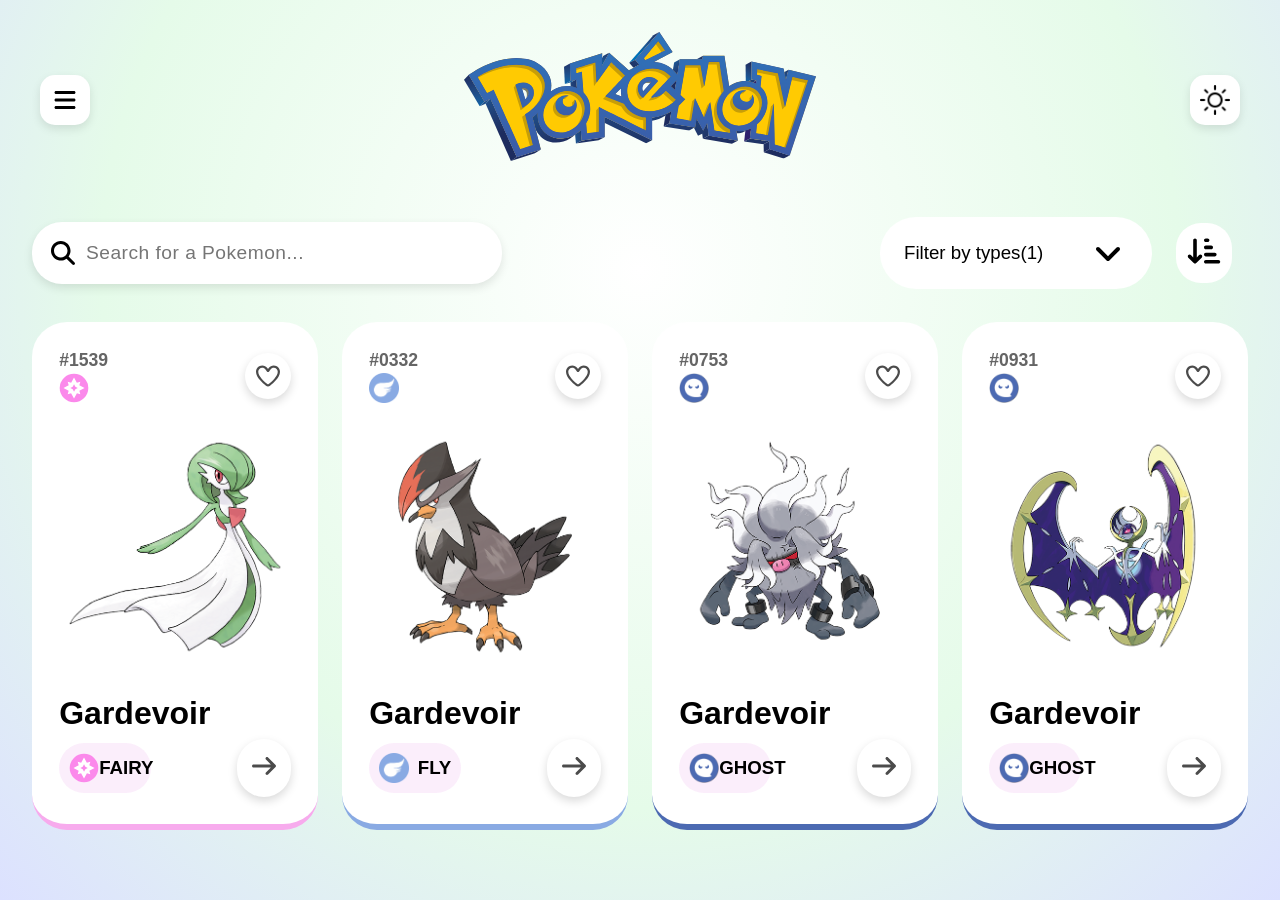
==== A1/index.html @ 790e8618 "A1: added navbar, search section and pokemon cards" ====
<!doctype html>
<html lang="en">

<head>
  <meta charset="UTF-8" />
  <meta name="viewport" content="width=device-width, initial-scale=1.0" />
  <title>A1</title>
  <link rel="stylesheet" href="style.css" />
</head>

<body>
  <main>
    <!-- <div class="bg-img">
      <img src="./assets/bg.jpg" alt="">
    </div> -->
    <nav>
      <div class="menu">
        <img src="./assets/icons/bars-solid-full.svg" alt="menu icon">
      </div>

      <h2>
        <img src="./assets/pokemon title.svg" alt="">
      </h2>

      <div class="light-mode">
        <img src="./assets/icons/sun.png" alt="">
      </div>
    </nav>

    <div class="search-section">
      <div class="search-left">
        <img src="./assets/icons/magnifying-glass-solid-full.svg" alt="">
        <input placeholder="Search for a Pokemon..." type="text" name="search" id="search">
      </div>

      <div class="search-right">
        <div class="filter-by">
          <h3>Filter by types(1)</h3>
          <img src="./assets/icons/angle-down-solid-full.svg" alt="">
        </div>
        <div class="filter-icon">
          <img src="./assets/icons/arrow-down-short-wide-solid-full.svg" alt="filter icon">
        </div>
      </div>
    </div>

    <div class="cards-container">
      <div class="card pink-bottom">
        <div class="top-info">
          <div class="top-left">
            <h3>
              #1539
            </h3>

            <img src="./assets/types/fairy type.svg" alt="">
          </div>

          <div class="like-button">
            <img src="./assets/icons/heart-regular-full.svg" alt="">
          </div>
        </div>

        <div class="pokemon-img">
          <img src="./assets/pokemons/gardevoir.png" alt="">
        </div>


        <div class="bottom-info">
          <h2>Gardevoir</h2>
          <div class="bottom-type-info">

            <div class="type-info">
              <img src="./assets/types/fairy type.svg" alt="">
              <h3>FAIRY</h3>
            </div>

            <div class="arrow-btn">
              <img src="./assets/icons/arrow-right-solid-full.svg" alt="">
            </div>

          </div>
        </div>
      </div>


      <div class="card blue-bottom">
        <div class="top-info">
          <div class="top-left">
            <h3>
              #0332
            </h3>

            <img src="./assets/types/flying type.png" alt="">
          </div>

          <div class="like-button">
            <img src="./assets/icons/heart-regular-full.svg" alt="">
          </div>
        </div>

        <div class="pokemon-img">
          <img src="./assets/pokemons/staraptor.png" alt="">
        </div>


        <div class="bottom-info">
          <h2>Gardevoir</h2>
          <div class="bottom-type-info">

            <div class="type-info">
              <img src="./assets/types/flying type.png" alt="">
              <h3>FLY</h3>
            </div>

            <div class="arrow-btn">
              <img src="./assets/icons/arrow-right-solid-full.svg" alt="">
            </div>

          </div>
        </div>
      </div>

      <div class="card gray-bottom">
        <div class="top-info">
          <div class="top-left">
            <h3>
              #0753
            </h3>

            <img src="./assets/types/ghost type.png" alt="">
          </div>

          <div class="like-button">
            <img src="./assets/icons/heart-regular-full.svg" alt="">
          </div>
        </div>

        <div class="pokemon-img">
          <img src="./assets/pokemons/annihilape3.png" alt="">
        </div>


        <div class="bottom-info">
          <h2>Gardevoir</h2>
          <div class="bottom-type-info">

            <div class="type-info">
              <img src="./assets/types/ghost type.png" alt="">
              <h3>GHOST</h3>
            </div>

            <div class="arrow-btn">
              <img src="./assets/icons/arrow-right-solid-full.svg" alt="">
            </div>

          </div>
        </div>
      </div>

      <div class="card gray-bottom">
        <div class="top-info">
          <div class="top-left">
            <h3>
              #0931
            </h3>

            <img src="./assets/types/ghost type.png" alt="">
          </div>

          <div class="like-button">
            <img src="./assets/icons/heart-regular-full.svg" alt="">
          </div>
        </div>

        <div class="pokemon-img">
          <img src="./assets/pokemons/lunala.png" alt="">
        </div>


        <div class="bottom-info">
          <h2>Gardevoir</h2>
          <div class="bottom-type-info">

            <div class="type-info">
              <img src="./assets/types/ghost type.png" alt="">
              <h3>GHOST</h3>
            </div>

            <div class="arrow-btn">
              <img src="./assets/icons/arrow-right-solid-full.svg" alt="">
            </div>

          </div>
        </div>
      </div>




      <!-- <div class="card"></div>
      <div class="card"></div>
      <div class="card"></div> -->
    </div>

    <div class="info-section"></div>

    <footer></footer>
  </main>
</body>

</html>
---- A1/style.css ----
* {
    padding: 0;
    margin: 0;
    box-sizing: border-box;
    font-family: "Poppins", sans-serif;

}

@import url('https://fonts.googleapis.com/css2?family=Poppins:ital,wght@0,100;0,200;0,300;0,400;0,500;0,600;0,700;0,800;0,900;1,100;1,200;1,300;1,400;1,500;1,600;1,700;1,800;1,900&display=swap');

:root {
    --icon-size: 40px;
}

main {
    width: 100vw;
    height: 100vh;
    /* overflow: hidden; */
    overflow-x: hidden;
    background: radial-gradient(circle at 50% 30%, #ffffff 0%, #e5fbe9 60%, #dce1ff 100%);
}

.bg-img {
    width: 100vw;
    height: 100vh;
}

.bg-img img {
    /* position: absolute; */
    width: 100vw;
    height: 100vh;
    object-fit: cover;
    object-position: center;
}

/*  */
nav {
    width: 100vw;
    min-height: 40px;
    display: flex;
    justify-content: space-between;
    align-items: center;
    padding: 2rem 2.5rem;
    /* background-color: lightcoral; */
}

nav .menu img {
    width: calc(var(--icon-size) - 10px);
    height: calc(var(--icon-size) - 10px);
}

nav .menu {
    background-color: white;
    border-radius: 15px;
    padding: 10px;
    box-shadow: 0 4px 10px rgba(0, 0, 0, 0.1);
    cursor: pointer;
    display: flex;
    align-items: center;
    justify-content: center;
}

nav h2 img {
    width: 22rem;
}

nav .light-mode img {
    width: calc(var(--icon-size) - 10px);
    height: calc(var(--icon-size) - 10px);
}

nav .light-mode {
    background-color: white;
    border-radius: 15px;
    padding: 10px;
    box-shadow: 0 4px 10px rgba(0, 0, 0, 0.1);
    cursor: pointer;
    display: flex;
    align-items: center;
    justify-content: center;
}

.search-section {
    width: 100vw;
    min-height: 40px;
    display: flex;
    justify-content: space-between;
    align-items: center;
    padding: .1rem 2rem;
}

.search-left {
    width: fit-content;
    min-height: 40px;
    background-color: white;
    padding: 1rem;
    display: flex;
    align-items: center;
    gap: 8px;
    border-radius: 30px;

    box-shadow: 0 4px 10px rgba(0, 0, 0, 0.1);

}

.search-left img {
    width: calc(var(--icon-size) - 10px);
}

.search-left input {
    width: 25rem;
    height: 30px;
    border: none;
    outline: none;
    font-weight: 500;
    font-size: 1.2rem;
    letter-spacing: 0.025em;
}

.search-right {
    width: fit-content;
    min-height: 40px;
    /* background-color: white; */
    padding: 1rem;
    display: flex;
    align-items: center;
    gap: 1.5rem;
    position: relative;
    /* border-radius: 30px; */

    /* box-shadow: 0 4px 10px rgba(0, 0, 0, 0.1); */

}

.search-right .filter-icon {
    width: calc(var(---icon-size) - 20px);
    height: calc(var(---icon-size) - 20px);
    background-color: white;
    padding: 10px;
    border-radius: 25px;
}

.filter-icon img {
    width: calc(var(--icon-size) - 4px);

}

.filter-by {
    width: 17rem;
    height: 100%;
    font-size: 1rem;
    /* letter-spacing: 0.025em; */
    background-color: white;
    padding: 1rem 1.5rem;
    border-radius: 55px;
    display: flex;
    align-items: center;
    justify-content: space-between;

}

.filter-by h3 {
    font-weight: 500;
}

.filter-by img {
    width: calc(var(--icon-size));

}

.cards-container {
    width: 100vw;
    min-height: 60vh;
    padding: 1rem 2rem;
    display: grid;
    grid-template-columns: repeat(4, 1fr);
    gap: 5px 1.5rem;
    /* row-gap: 1rem; */
    /* background-color: lightcyan; */
}

.card {
    background-color: white;
    border-radius: 35px;
    padding: 1.7rem;

    display: flex;
    flex-direction: column;
    justify-content: space-between;
}

.card .top-info {
    position: relative;
    width: 100%;
    display: flex;
    align-items: center;
    justify-content: space-between;

}

.top-info .top-left {
    display: flex;
    flex-direction: column;
    gap: 2px;
}

.top-info .top-left h3 {
    font-size: 1.1rem;
    font-weight: 600;
    opacity: 0.6;

}

.top-info .top-left img {
    width: calc(var(--icon-size) - 10px);
}

.top-info .like-button {
    /* width: calc(var(--icon-size)); */
    background-color: white;
    padding: .5rem;
    border-radius: 50%;
    display: flex;
    justify-content: center;
    align-items: center;
    box-shadow: 0 4px 10px rgba(0, 0, 0, 0.15);
    cursor: pointer;
}

.like-button img {
    width: calc(var(--icon-size) - 10px);
    opacity: 0.7;

}

.pokemon-img {
    width: 100%;
    position: relative;
}

.pokemon-img img {
    width: 100%;
    object-fit: cover;
    object-position: center;
}

.bottom-info {
    display: flex;
    flex-direction: column;
    gap: 7px;

}

.bottom-info h2 {
    font-size: 2rem;
    font-weight: bold;
}

.bottom-type-info {
    display: flex;
    align-items: center;
    justify-content: space-between;

}

.type-info {
    display: flex;
    align-items: center;
    justify-content: space-between;
    background-color: rgba(246, 212, 245, 0.402);
    width: 7.2vw;
    padding: 10px;
    border-radius: 30px;
}

.type-info img {
    width: calc(var(--icon-size) - 10px);
}

.bottom-type-info .arrow-btn {
    box-shadow: 0 4px 10px rgba(0, 0, 0, 0.15);
    padding: 12px;
    border-radius: 40px;
    cursor: pointer;
}

.bottom-type-info .arrow-btn img {
    width: calc(var(--icon-size) - 10px);
    opacity: 0.7;
}

.pink-bottom {
    border-bottom: 6px solid #f7abed;
}

.blue-bottom {
    border-bottom: 6px solid #89AAE3;
}

.gray-bottom {
        border-bottom: 6px solid #4C6AB2;
}

.info-section {
    width: 100vw;
    min-height: 10vh;
    /* background-color: lightgreen; */
}

footer {
    width: 100vw;
    /* background-color: lightpink; */
}
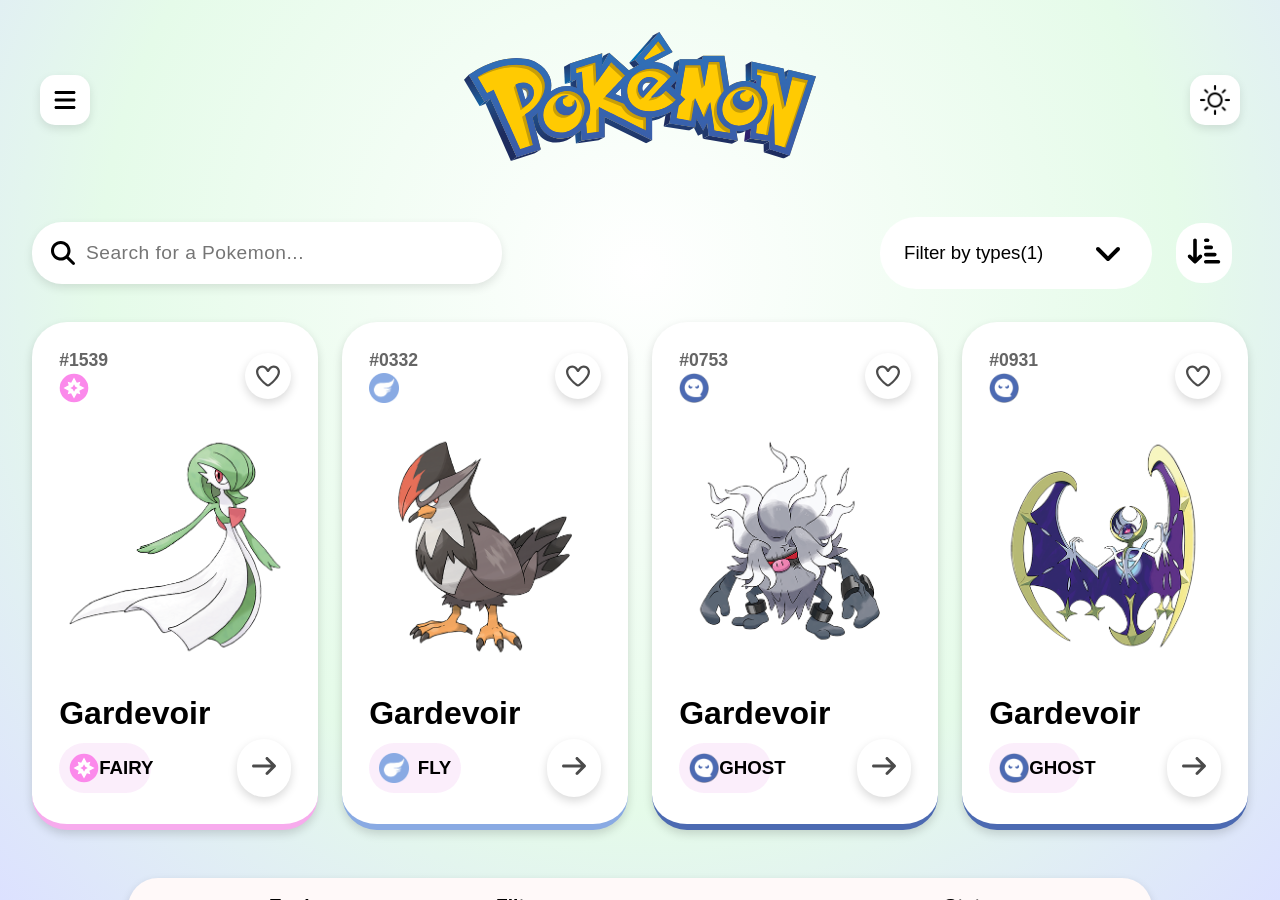
==== commit 1419b27c: "A1: Finished" ====
--- a/A1/index.html
+++ b/A1/index.html
@@ -10,9 +10,6 @@
 
 <body>
   <main>
-    <!-- <div class="bg-img">
-      <img src="./assets/bg.jpg" alt="">
-    </div> -->
     <nav>
       <div class="menu">
         <img src="./assets/icons/bars-solid-full.svg" alt="menu icon">
@@ -202,9 +199,67 @@
       <div class="card"></div> -->
     </div>
 
-    <div class="info-section"></div>
-
-    <footer></footer>
+    <div class="info-section">
+      <div class="info-item">
+        <div class="info-img">
+          <img src="./assets/icons/bpokeball.png" alt="">
+
+        </div>
+        <div class="info-text">
+          <h3>Explore</h3>
+          <h5>Discover all your <br>
+            favorite Pokemons
+          </h5>
+        </div>
+      </div>
+
+      <div class="info-item">
+        <div class="info-img green-bg">
+          <img src="./assets/icons/leaf2.png" alt="">
+
+        </div>
+        <div class="info-text">
+          <h3>Filter</h3>
+          <h5>Find Pokemon by <br>
+            types and abilities
+          </h5>
+        </div>
+      </div>
+
+
+      <div class="info-item">
+        <div class="info-img yellow-bg">
+          <img src="./assets/icons/star.webp" alt="">
+
+        </div>
+        <div class="info-text">
+          <h3>Collection</h3>
+          <h5>Save and manage <br>
+            Your Collection
+          </h5>
+        </div>
+      </div>
+
+      <div class="info-item">
+        <div class="info-img purple-bg">
+          <img src="./assets/icons/stats2.png"">
+
+        </div>
+        <div class="info-text">
+          <h3>Stats</h3>
+          <h5>View stats and learn <br>
+            about Pokemons
+          </h5>
+        </div>
+      </div>
+    </div>
+
+    <footer>
+      <div class="pokebal-icon">
+        <img src="./assets/icons/Pokeball--icon.svg" alt="">
+      </div>
+      <h3>© 2024 Pokemon. All rights reserved.</h3>
+    </footer>
   </main>
 </body>
 
--- a/A1/style.css
+++ b/A1/style.css
@@ -187,6 +187,8 @@
     display: flex;
     flex-direction: column;
     justify-content: space-between;
+    box-shadow: 0 4px 10px rgba(0, 0, 0, 0.15);
+
 }
 
 .card .top-info {
@@ -298,16 +300,105 @@
 }
 
 .gray-bottom {
-        border-bottom: 6px solid #4C6AB2;
+    border-bottom: 6px solid #4C6AB2;
 }
 
 .info-section {
-    width: 100vw;
-    min-height: 10vh;
-    /* background-color: lightgreen; */
+    width: 80vw;
+    min-height: 10rem;
+    border-radius: 30px;
+    background-color: rgb(255, 249, 249);
+    box-shadow: 0 4px 10px rgba(0, 0, 0, 0.15);
+
+    margin: 2rem auto;
+    display: grid;
+    grid-template-columns: repeat(4, 1fr);
+    gap: 8px;
+    padding: .51rem 4rem;
+}
+
+.info-item {
+    height: 100%;
+    display: flex;
+    align-items: center;
+    /* justify-content: space-between; */
+    gap: 1rem;
+    position: relative;
+    /* background-color: black; */
+}
+
+.info-item .info-img {
+    /* scale: 1.5; */
+    background-color: rgba(135, 206, 250, 0.505);
+    border-radius: 50%;
+    /* border: 2px solid; */
+    overflow: hidden;
+    padding: .2rem;
+}
+
+.info-item .info-img img {
+    width: calc(var(--icon-size) + 25px);
+    height: calc(var(--icon-size) + 25px);
+}
+
+.info-item .info-text {
+    display: flex;
+    /* align-items: center; */
+    flex-direction: column;
+    gap: 8px;
+}
+
+.info-item .info-text h3 {
+    font-size: 1.2rem;
+    font-weight: bolder;
+}
+
+.info-item .info-text h5 {
+    font-size: 1.1rem;
+    letter-spacing: 0.6px;
+    opacity: 0.6;
+    font-weight: bold;
+    line-height: 1.5rem;
+}
+
+.info-item .green-bg {
+    background-color: rgba(152, 212, 152, 0.529);
+}
+
+.info-item .yellow-bg {
+    background-color: rgba(251, 224, 101, 0.871);
+}
+
+.info-item .yellow-bg img {
+    scale: 0.6;
+}
+
+.info-item .purple-bg {
+    background-color: rgba(200, 128, 200, 0.676);
+}
+
+.info-item .purple-bg img {
+    scale: 0.6;
 }
 
 footer {
     width: 100vw;
+    height: 7rem;
+    margin: 1rem 0;
     /* background-color: lightpink; */
+    display: flex;
+    align-items: center;
+    /* justify-content: space-between; */
+    gap: 20px;
+    flex-direction: column;
+
+}
+
+footer .pokebal-icon img {
+    width: 50px;
+    opacity: 0.5;
+} 
+
+footer h3 {
+    opacity: 0.6;
 }
